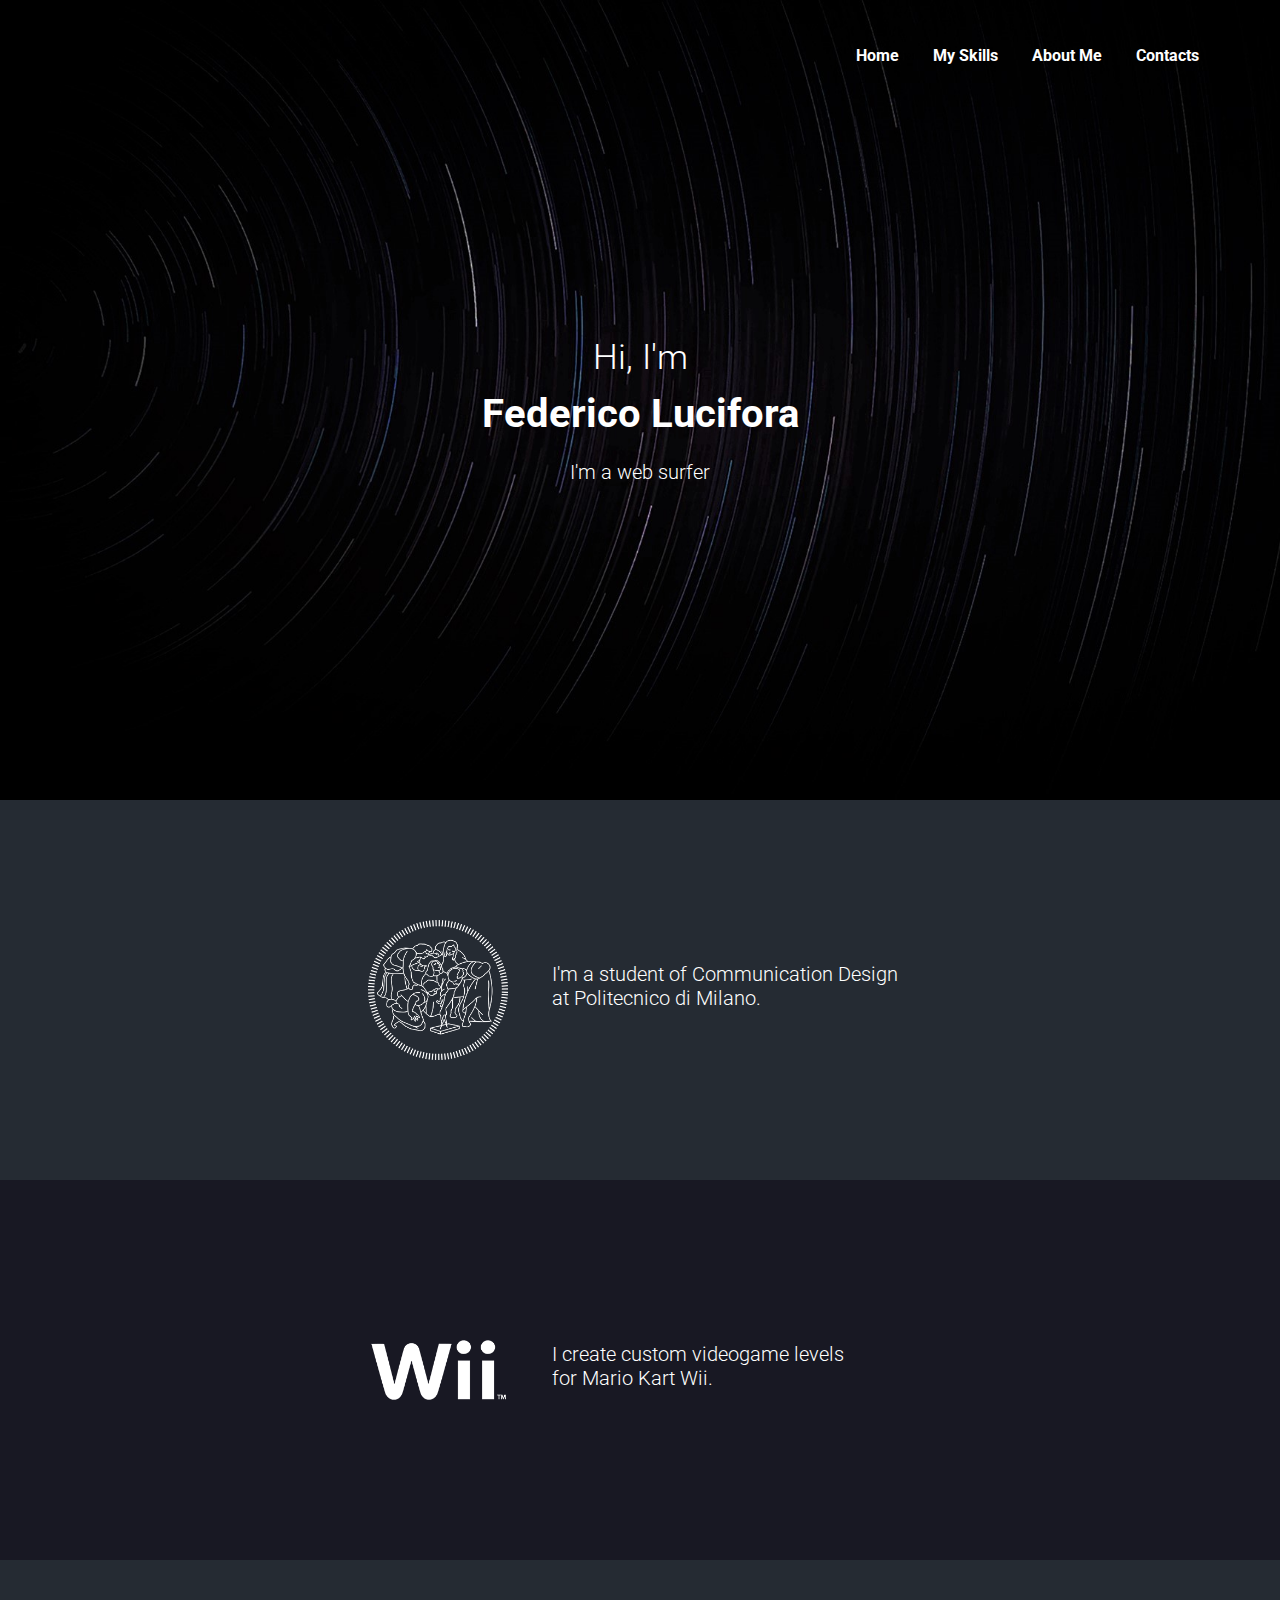
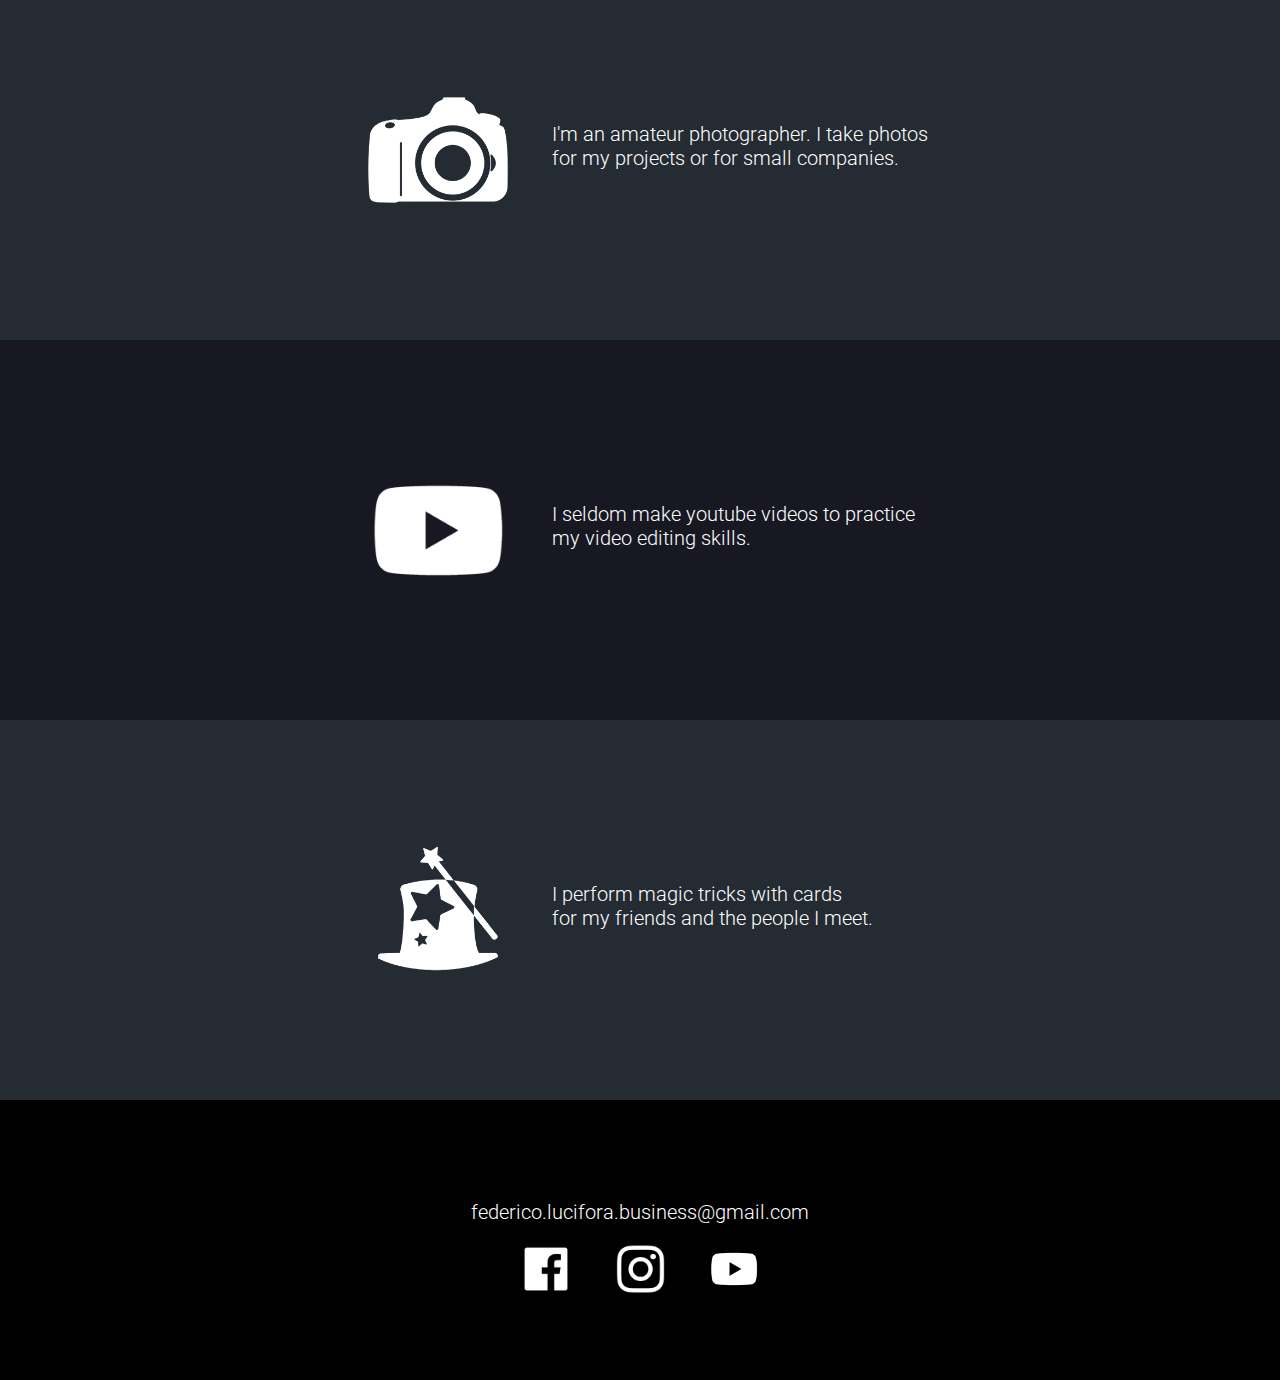
==== index.html @ bac59114 "1" ====
<!DOCTYPE html>
<html>
  <head>
    <meta charset="utf-8">
    <title>Federico Lucifora</title>
    <link href="https://fonts.googleapis.com/css?family=Roboto:100,300,400,500,700" rel="stylesheet">
    <link rel="stylesheet" href="indexstyle.css">
	  <script src="jquery.min.js"></script>
    <script src="scriptindex.js"></script>


  </head>

	<body>

  <div id="navcontainer">
    <ul id="navbar">
      <li><a href="">Contacts</a></li>
      <li><a href="aboutme.html">About Me</a></li>
      <li><a href="">My Skills</a></li>
      <li><a href="index.html">Home</a></li>
    </ul>
  </div>

  <div id="titlecontainer">
    <p id="pagetitle">
      <span id="hi">Hi, I'm</span><br><span id="myname">Federico Lucifora</span><br><span class="subtext">I'm a web surfer</span>
    </p>
    </div>

<div id="section1">

    <a href="https://www.polimi.it/"><div id="polilogo"></div></a>
    <div id="politext"><p class="subtext">I'm a student of Communication Design<br>at Politecnico di Milano.</p></div>

</div>

<div id="section2">

    <a href="http://wiki.tockdom.com/wiki/Multimariokartds"><div id="mkwiilogo"></div></a>
    <div id="mkwiitext"><p class="subtext">I create custom videogame levels<br>for Mario Kart Wii.</p></div>

</div>

<div id="section3">

    <div id="cameralogo"></div>
    <div id="cameratext"><p class="subtext">I'm an amateur photographer. I take photos for my projects or for small companies.</p></div>

</div>

</div>

<div id="section4">

    <a href="https://www.youtube.com/channel/UCrttdIcsHk_HWZb_9sdSk-Q"><div id="youtubelogo"></div></a>
    <div id="youtubetext"><p class="subtext">I seldom make youtube videos to practice<br>my video editing skills.</p></div>

</div>

<div id="section5">

    <div id="magiclogo"></div>
    <div id="magictext"><p class="subtext">I perform magic tricks with cards<br>for my friends and the people I meet.</p></div>

</div>

<div id="foot">

    <p class="subtext">federico.lucifora.business@gmail.com</p>
    <a href="https://www.facebook.com/federico.lucifora.9"><div id="facebooklink"></div></a>
    <a href="https://www.instagram.com/federicolucifora98/"><div id="instagramlink"></div></a>
    <a href="https://www.youtube.com/channel/UCrttdIcsHk_HWZb_9sdSk-Q"><div id="youtubelink"></div></a>

</div>

  </body>
---- indexstyle.css ----
body {
  font-family: 'Roboto', sans-serif;
  margin: 0;
  padding: 0;}

  /*-----------------------------------------------------------------------------------------------------*/

  #navcontainer {
    background-image: url("homepage.jpg");
    background-size: cover;
    background-repeat: no-repeat;
    height: 800px;
    width: 100%;
    display: block;
    margin: 0;
  }

  #navbar {
      list-style-type: none;
      position: absolute;
      padding: 0;
      margin: 0;
      top: 30px;
      right: 5%;
  }

  li {
      float: right;
  }

  li a {
      display: block;
      color: white;
      text-align: center;
      padding: 16px 17px;
      text-decoration: none;
      font-weight: 700;
      font-size: 16px;
  }

  li a:hover {background: rgba(150, 150, 150, 0.35); border-radius: 2px;transition: 0.2s;}

/*-----------------------------------------------------------------------------------------------------*/

#pagetitle {
  position: absolute;
  text-align: center;
  top: 400px;
  left: 50%;
  transform: translate(-50%,-50%);
  color: white;
  line-height: 50px;
}

#hi {font-weight: 300; font-size: 35px;}
#myname {font-weight: 700; font-size: 40px;}

/*-----------------------------------------------------------------------------------------------------*/

.subtitle {
  font-weight: 700;
  font-size: 40px;
  color: white;
  text-align: center;
}

.subtext {
  font-weight: 300;
  font-size: 20px;
  color: white;
}

/*-----------------------------------------------------------------------------------------------------*/

#section1 {
  clear: none;
  display: block;
  height: 140px;
  width: 100%;
  background-color: #252b33;
  padding-top: 120px;
  padding-bottom: 120px;
  text-align: center;
}

#polilogo {
  background-image: url("polilogo.png");
  background-size: contain;
  background-repeat: no-repeat;
  background-position: center;
  display: inline-block;
  height: 140px;
  width: 140px;
  vertical-align: top;
}

#politext {
  display: inline-block;
  height: 140px;
  width: 400px;
}

#politext p {
  position: relative;
  text-align: left;
  top: 50%;
  left: 10%;
  transform: translateY(-100%);
}

/*-----------------------------------------------------------------------------------------------------*/

#section2 {
  clear: none;
  display: block;
  height: 140px;
  width: 100%;
  background-color: #181823;
  padding-top: 120px;
  padding-bottom: 120px;
  text-align: center;
}

#mkwiilogo {
  background-image: url("mkwiilogo.png");
  background-size: contain;
  background-repeat: no-repeat;
  background-position: center;
  display: inline-block;
  height: 140px;
  width: 140px;
  vertical-align: top;
}

#mkwiitext {
  display: inline-block;
  height: 140px;
  width: 400px;
}

#mkwiitext p {
  position: relative;
  text-align: left;
  top: 50%;
  left: 10%;
  transform: translateY(-100%);
}

/*-----------------------------------------------------------------------------------------------------*/

#section3 {
  clear: none;
  display: block;
  height: 140px;
  width: 100%;
  background-color: #252b33;
  padding-top: 120px;
  padding-bottom: 120px;
  text-align: center;
}

#cameralogo {
  background-image: url("cameralogo.png");
  background-size: contain;
  background-repeat: no-repeat;
  background-position: center;
  display: inline-block;
  height: 140px;
  width: 140px;
  vertical-align: top;
}

#cameratext {
  display: inline-block;
  height: 140px;
  width: 400px;
}

#cameratext p {
  position: relative;
  text-align: left;
  top: 50%;
  left: 10%;
  transform: translateY(-100%);
}

/*-----------------------------------------------------------------------------------------------------*/

#section4 {
  clear: none;
  display: block;
  height: 140px;
  width: 100%;
  background-color: #181823;
  padding-top: 120px;
  padding-bottom: 120px;
  text-align: center;
}

#youtubelogo {
  background-image: url("youtubelogo.png");
  background-size: contain;
  background-repeat: no-repeat;
  background-position: center;
  display: inline-block;
  height: 140px;
  width: 140px;
  vertical-align: top;
}

#youtubetext {
  display: inline-block;
  height: 140px;
  width: 400px;
}

#youtubetext p {
  position: relative;
  text-align: left;
  top: 50%;
  left: 10%;
  transform: translateY(-100%);
}

/*-----------------------------------------------------------------------------------------------------*/

#section5 {
  clear: none;
  display: block;
  height: 140px;
  width: 100%;
  background-color: #252b33;
  padding-top: 120px;
  padding-bottom: 120px;
  text-align: center;
}

#magiclogo {
  background-image: url("magiclogo.png");
  background-size: contain;
  background-repeat: no-repeat;
  background-position: center;
  display: inline-block;
  height: 140px;
  width: 140px;
  vertical-align: top;
}

#magictext {
  display: inline-block;
  height: 140px;
  width: 400px;
}

#magictext p {
  position: relative;
  text-align: left;
  top: 50%;
  left: 10%;
  transform: translateY(-100%);
}

/*-----------------------------------------------------------------------------------------------------*/

#foot {
  clear: none;
  display: block;
  height: 50px;
  width: 100%;
  background-color: black;
  padding-top: 80px;
  padding-bottom: 150px;
  text-align: center;
}

#facebooklink {
  background-image: url("facebooklogo.png");
  background-size: contain;
  background-repeat: no-repeat;
  background-position: center;
  display: inline-block;
  height: 50px;
  width: 50px;
  margin-left: 20px;
  margin-right: 20px;
  vertical-align: top;
}

#instagramlink {
  background-image: url("instagramlogo.png");
  background-size: contain;
  background-repeat: no-repeat;
  background-position: center;
  display: inline-block;
  margin-left: 20px;
  margin-right: 20px;
  height: 50px;
  width: 50px;
}

#youtubelink {
  background-image: url("youtubelogo.png");
  background-size: contain;
  background-repeat: no-repeat;
  background-position: center;
  display: inline-block;
  margin-left: 20px;
  margin-right: 20px;
  height: 50px;
  width: 50px;
}
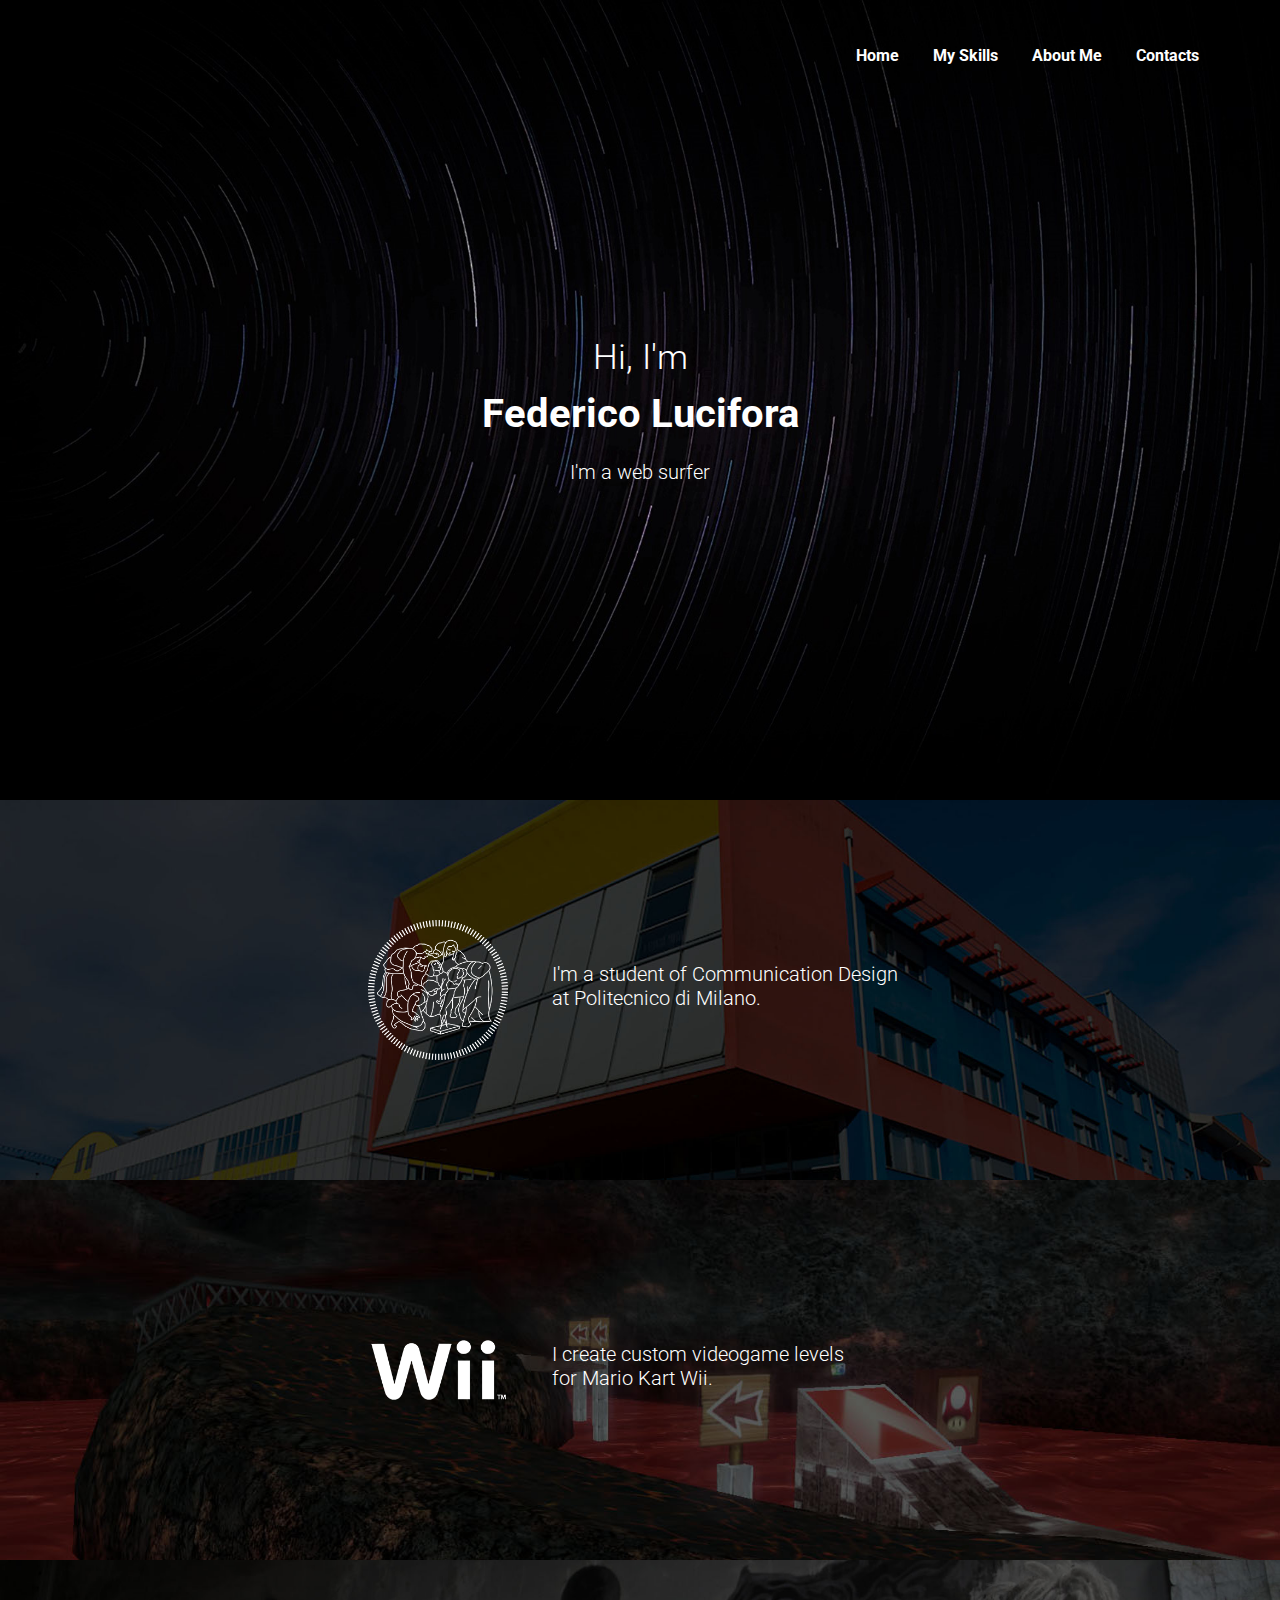
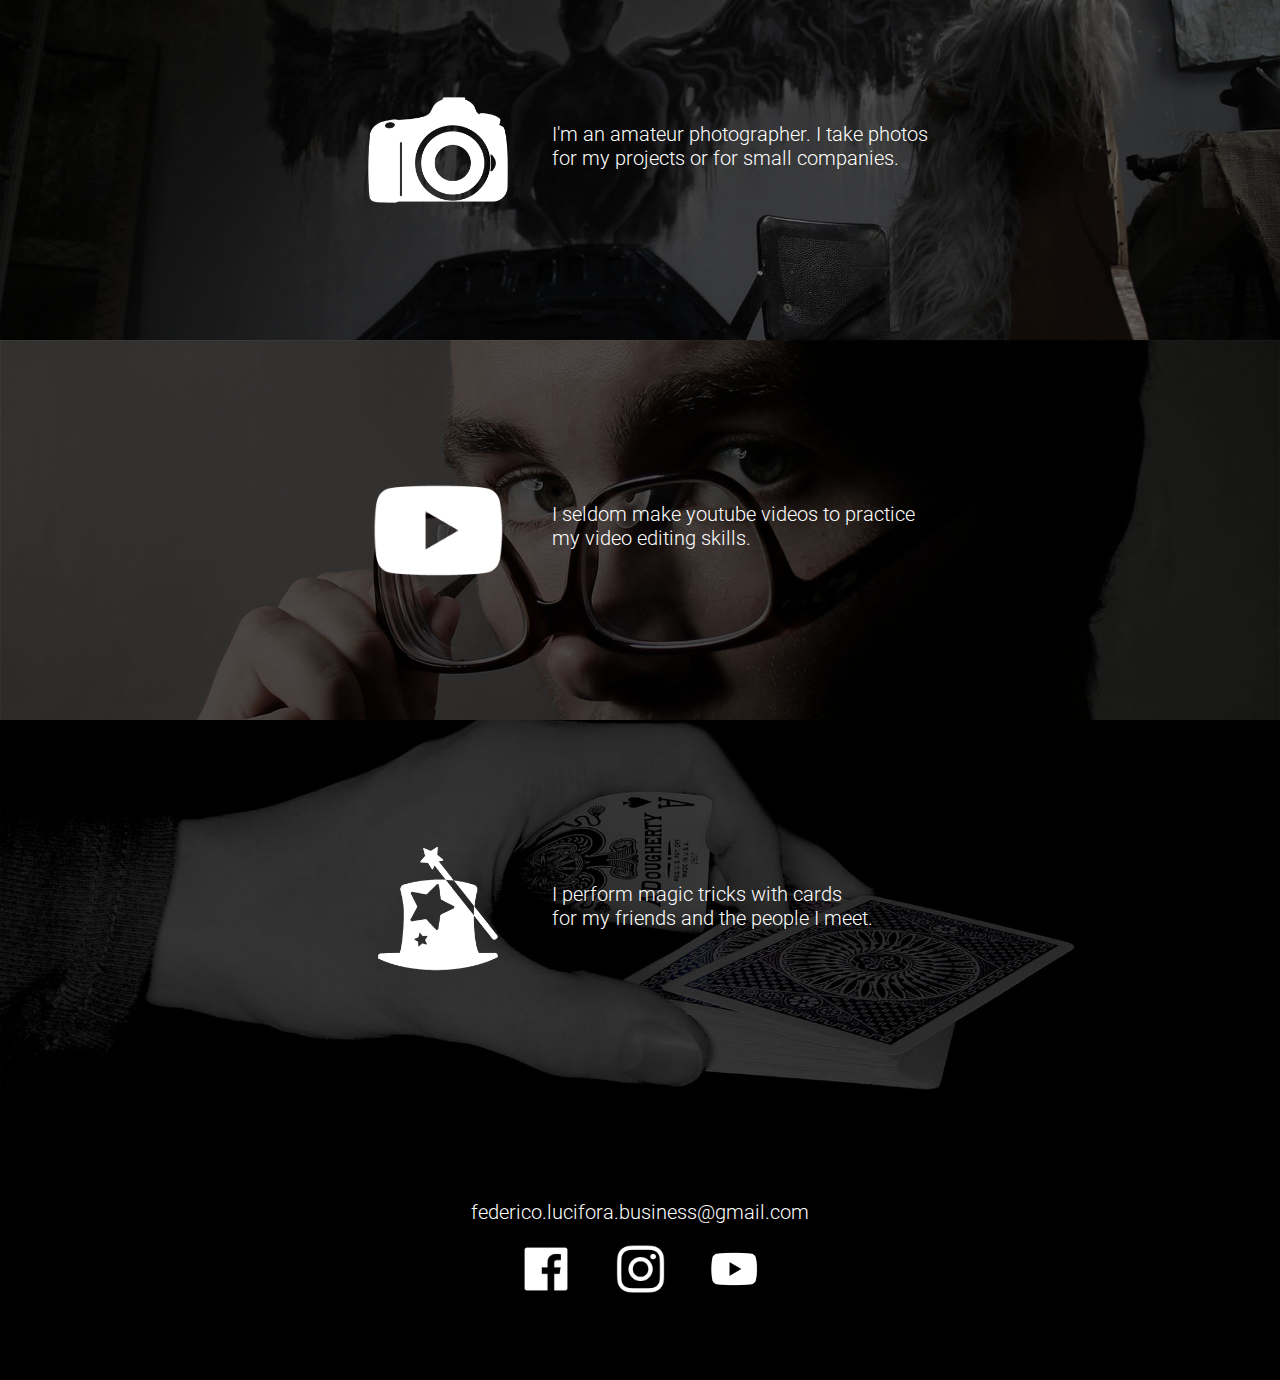
==== commit 947e10d7: "1" ====
--- a/index.html
+++ b/index.html
@@ -17,7 +17,16 @@
     <ul id="navbar">
       <li><a href="">Contacts</a></li>
       <li><a href="aboutme.html">About Me</a></li>
-      <li><a href="">My Skills</a></li>
+      <li><div class="dropdown">
+
+        <a href="#">My Skills</a>
+          <div class="dropdown-content">
+            <a href="">Game Designer</a>
+            <a href="">Photographer</a>
+            <a href="">YouTuber</a>
+          </div>
+
+      </div></li>
       <li><a href="index.html">Home</a></li>
     </ul>
   </div>
--- a/indexstyle.css
+++ b/indexstyle.css
@@ -5,6 +5,10 @@
   padding: 0;}
 
   /*-----------------------------------------------------------------------------------------------------*/
+
+  .dropdown-content {display: none; position: absolute;}
+  .dropdown:hover .dropdown-content {display: block;}
+  .dropdown-content a {text-align: left;}
 
   #navcontainer {
     background-image: url("homepage.jpg");
@@ -78,7 +82,9 @@
   display: block;
   height: 140px;
   width: 100%;
-  background-color: #252b33;
+  background-image: url("bovisa.jpg");
+  background-size: cover;
+  background-repeat: no-repeat;
   padding-top: 120px;
   padding-bottom: 120px;
   text-align: center;
@@ -116,7 +122,9 @@
   display: block;
   height: 140px;
   width: 100%;
-  background-color: #181823;
+  background-image: url("mkwii.jpg");
+  background-size: cover;
+  background-repeat: no-repeat;
   padding-top: 120px;
   padding-bottom: 120px;
   text-align: center;
@@ -154,7 +162,9 @@
   display: block;
   height: 140px;
   width: 100%;
-  background-color: #252b33;
+  background-image: url("photo.jpg");
+  background-size: cover;
+  background-repeat: no-repeat;
   padding-top: 120px;
   padding-bottom: 120px;
   text-align: center;
@@ -192,7 +202,9 @@
   display: block;
   height: 140px;
   width: 100%;
-  background-color: #181823;
+  background-image: url("youtube.jpg");
+  background-size: cover;
+  background-repeat: no-repeat;
   padding-top: 120px;
   padding-bottom: 120px;
   text-align: center;
@@ -230,7 +242,9 @@
   display: block;
   height: 140px;
   width: 100%;
-  background-color: #252b33;
+  background-image: url("magic.jpg");
+  background-size: cover;
+  background-repeat: no-repeat;
   padding-top: 120px;
   padding-bottom: 120px;
   text-align: center;
